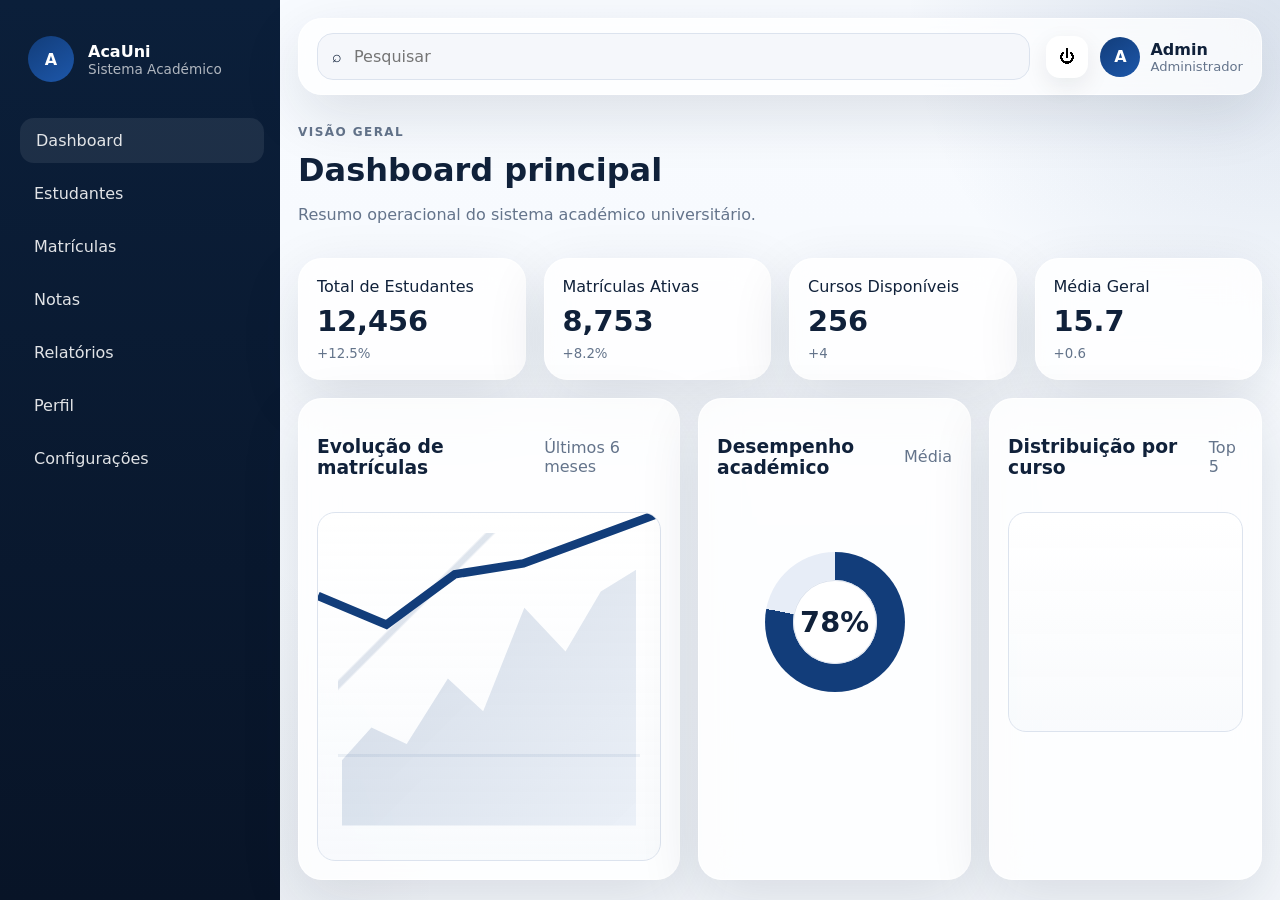
==== frontend/html/index.html @ 5032302b "primeiros passos" ====
<!doctype html>
<html lang="pt-PT">
<head>
  <meta charset="utf-8">
  <meta name="viewport" content="width=device-width,initial-scale=1">
  <title>AcaUni</title>
  <link rel="icon" href="../assets/favicon.svg" type="image/svg+xml">
  <link href="../css/index.css" rel="stylesheet">
</head>
<body class="app-shell">
  <div class="app-background"></div>
  <div class="app-layout">
    <aside class="sidebar">
      <div class="brand-mark">
        <div class="brand-icon">A</div>
        <div>
          <strong>AcaUni</strong>
          <span>Sistema Académico</span>
        </div>
      </div>
      <nav class="sidebar-nav">
        <a class="sidebar-link is-active" href="index.html">Dashboard</a>
        <a class="sidebar-link" href="students.html">Estudantes</a>
        <a class="sidebar-link" href="enrollments.html">Matrículas</a>
        <a class="sidebar-link" href="grades.html">Notas</a>
        <a class="sidebar-link" href="reports.html">Relatórios</a>
        <a class="sidebar-link" href="profile.html">Perfil</a>
        <a class="sidebar-link" href="settings.html">Configurações</a>
      </nav>
    </aside>

    <div class="app-main">
      <header class="topbar">
        <button class="icon-button mobile-trigger" type="button" aria-label="Abrir menu">☰</button>
        <div class="search-box"><span>⌕</span><input type="search" placeholder="Pesquisar"></div>
        <div class="topbar-actions"><button class="icon-button">⏻</button><div class="profile-chip"><div class="avatar-sm">A</div><div><strong>Admin</strong><span>Administrador</span></div></div></div>
      </header>

      <main class="page-content">
        <section class="page-header">
          <div>
            <p class="eyebrow">Visão geral</p>
            <h1>Dashboard principal</h1>
            <p>Resumo operacional do sistema académico universitário.</p>
          </div>
        </section>

        <section class="stats-grid">
          <article class="glass-card stat-card"><span>Total de Estudantes</span><strong>12,456</strong><small>+12.5%</small></article>
          <article class="glass-card stat-card"><span>Matrículas Ativas</span><strong>8,753</strong><small>+8.2%</small></article>
          <article class="glass-card stat-card"><span>Cursos Disponíveis</span><strong>256</strong><small>+4</small></article>
          <article class="glass-card stat-card"><span>Média Geral</span><strong>15.7</strong><small>+0.6</small></article>
        </section>

        <section class="dashboard-grid">
          <article class="glass-card chart-card"><div class="card-head"><h3>Evolução de matrículas</h3><span>Últimos 6 meses</span></div><div class="chart-line" data-chart-line="72,64,78,81,88,95"></div></article>
          <article class="glass-card chart-card"><div class="card-head"><h3>Desempenho académico</h3><span>Média</span></div><div class="donut-wrap"><div class="donut" data-donut="78"></div><strong>78%</strong></div></article>
          <article class="glass-card chart-card"><div class="card-head"><h3>Distribuição por curso</h3><span>Top 5</span></div><div class="bar-chart" data-bars="90,75,68,52,44"></div></article>
        </section>

      </main>
    </div>
  </div>
  <script src="../js/app.js" defer></script>
</body>
</html>
---- frontend/css/index.css ----
@import url("common.css");

/* Página: Dashboard - use este ficheiro para customizações deste ecrã */
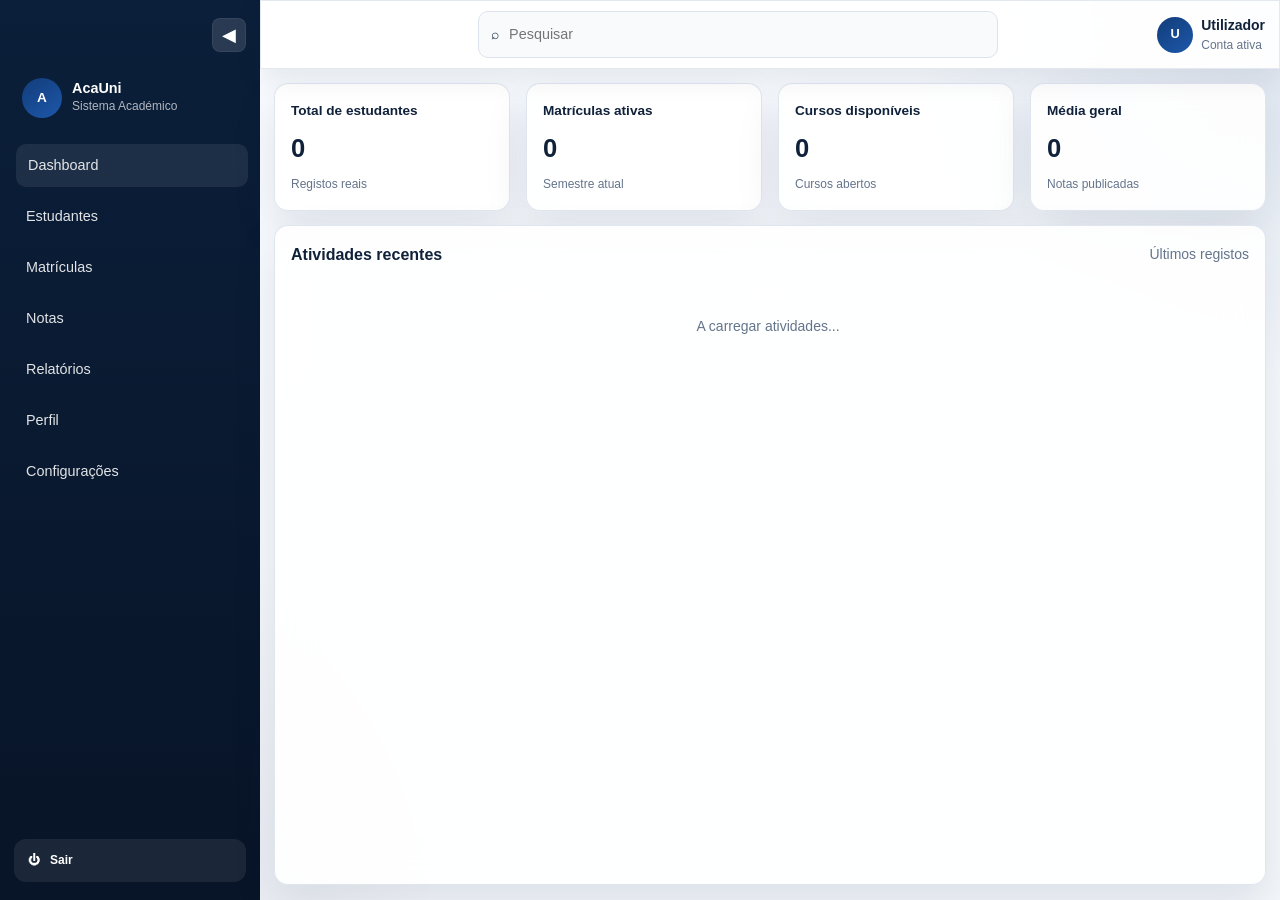
==== commit 88c97eb4: "resolvidos primiros passos" ====
--- a/frontend/html/index.html
+++ b/frontend/html/index.html
@@ -10,7 +10,8 @@
 <body class="app-shell">
   <div class="app-background"></div>
   <div class="app-layout">
-    <aside class="sidebar">
+    <aside class="sidebar" data-sidebar>
+      <button class="sidebar-collapse" data-sidebar-collapse aria-label="Colapsar sidebar">◀</button>
       <div class="brand-mark">
         <div class="brand-icon">A</div>
         <div>
@@ -19,43 +20,39 @@
         </div>
       </div>
       <nav class="sidebar-nav">
-        <a class="sidebar-link is-active" href="index.html">Dashboard</a>
-        <a class="sidebar-link" href="students.html">Estudantes</a>
-        <a class="sidebar-link" href="enrollments.html">Matrículas</a>
-        <a class="sidebar-link" href="grades.html">Notas</a>
-        <a class="sidebar-link" href="reports.html">Relatórios</a>
-        <a class="sidebar-link" href="profile.html">Perfil</a>
-        <a class="sidebar-link" href="settings.html">Configurações</a>
+        <a class="sidebar-link is-active" href="index.html"><span>Dashboard</span></a>
+        <a class="sidebar-link" href="students.html"><span>Estudantes</span></a>
+        <a class="sidebar-link" href="enrollments.html"><span>Matrículas</span></a>
+        <a class="sidebar-link" href="grades.html"><span>Notas</span></a>
+        <a class="sidebar-link" href="reports.html"><span>Relatórios</span></a>
+        <a class="sidebar-link" href="profile.html"><span>Perfil</span></a>
+        <a class="sidebar-link" href="settings.html"><span>Configurações</span></a>
       </nav>
+      <div class="sidebar-footer">
+        <button class="sidebar-logout" data-sidebar-logout><span>⏻</span>Sair</button>
+      </div>
     </aside>
 
     <div class="app-main">
-      <header class="topbar">
+      <header class="topbar" data-app-header>
         <button class="icon-button mobile-trigger" type="button" aria-label="Abrir menu">☰</button>
         <div class="search-box"><span>⌕</span><input type="search" placeholder="Pesquisar"></div>
-        <div class="topbar-actions"><button class="icon-button">⏻</button><div class="profile-chip"><div class="avatar-sm">A</div><div><strong>Admin</strong><span>Administrador</span></div></div></div>
+        <div class="topbar-actions"><div class="profile-chip"><div class="avatar-sm" data-current-user-avatar>U</div><div><strong data-current-user-name>Utilizador</strong><span data-current-user-role>Conta ativa</span></div></div></div>
       </header>
 
-      <main class="page-content">
-        <section class="page-header">
-          <div>
-            <p class="eyebrow">Visão geral</p>
-            <h1>Dashboard principal</h1>
-            <p>Resumo operacional do sistema académico universitário.</p>
-          </div>
+      <main class="page-content" data-dashboard-page>
+        <section class="stats-grid">
+          <article class="glass-card stat-card"><span>Total de estudantes</span><strong data-stat="students">0</strong><small>Registos reais</small></article>
+          <article class="glass-card stat-card"><span>Matrículas ativas</span><strong data-stat="active_enrollments">0</strong><small>Semestre atual</small></article>
+          <article class="glass-card stat-card"><span>Cursos disponíveis</span><strong data-stat="courses">0</strong><small>Cursos abertos</small></article>
+          <article class="glass-card stat-card"><span>Média geral</span><strong data-stat="average">0</strong><small>Notas publicadas</small></article>
         </section>
 
-        <section class="stats-grid">
-          <article class="glass-card stat-card"><span>Total de Estudantes</span><strong>12,456</strong><small>+12.5%</small></article>
-          <article class="glass-card stat-card"><span>Matrículas Ativas</span><strong>8,753</strong><small>+8.2%</small></article>
-          <article class="glass-card stat-card"><span>Cursos Disponíveis</span><strong>256</strong><small>+4</small></article>
-          <article class="glass-card stat-card"><span>Média Geral</span><strong>15.7</strong><small>+0.6</small></article>
-        </section>
-
-        <section class="dashboard-grid">
-          <article class="glass-card chart-card"><div class="card-head"><h3>Evolução de matrículas</h3><span>Últimos 6 meses</span></div><div class="chart-line" data-chart-line="72,64,78,81,88,95"></div></article>
-          <article class="glass-card chart-card"><div class="card-head"><h3>Desempenho académico</h3><span>Média</span></div><div class="donut-wrap"><div class="donut" data-donut="78"></div><strong>78%</strong></div></article>
-          <article class="glass-card chart-card"><div class="card-head"><h3>Distribuição por curso</h3><span>Top 5</span></div><div class="bar-chart" data-bars="90,75,68,52,44"></div></article>
+        <section class="activity-panel">
+          <article class="glass-card activity-card">
+            <div class="card-head"><h3>Atividades recentes</h3><span>Últimos registos</span></div>
+            <div class="activity-list" data-recent-activities><p class="empty-state">A carregar atividades...</p></div>
+          </article>
         </section>
 
       </main>
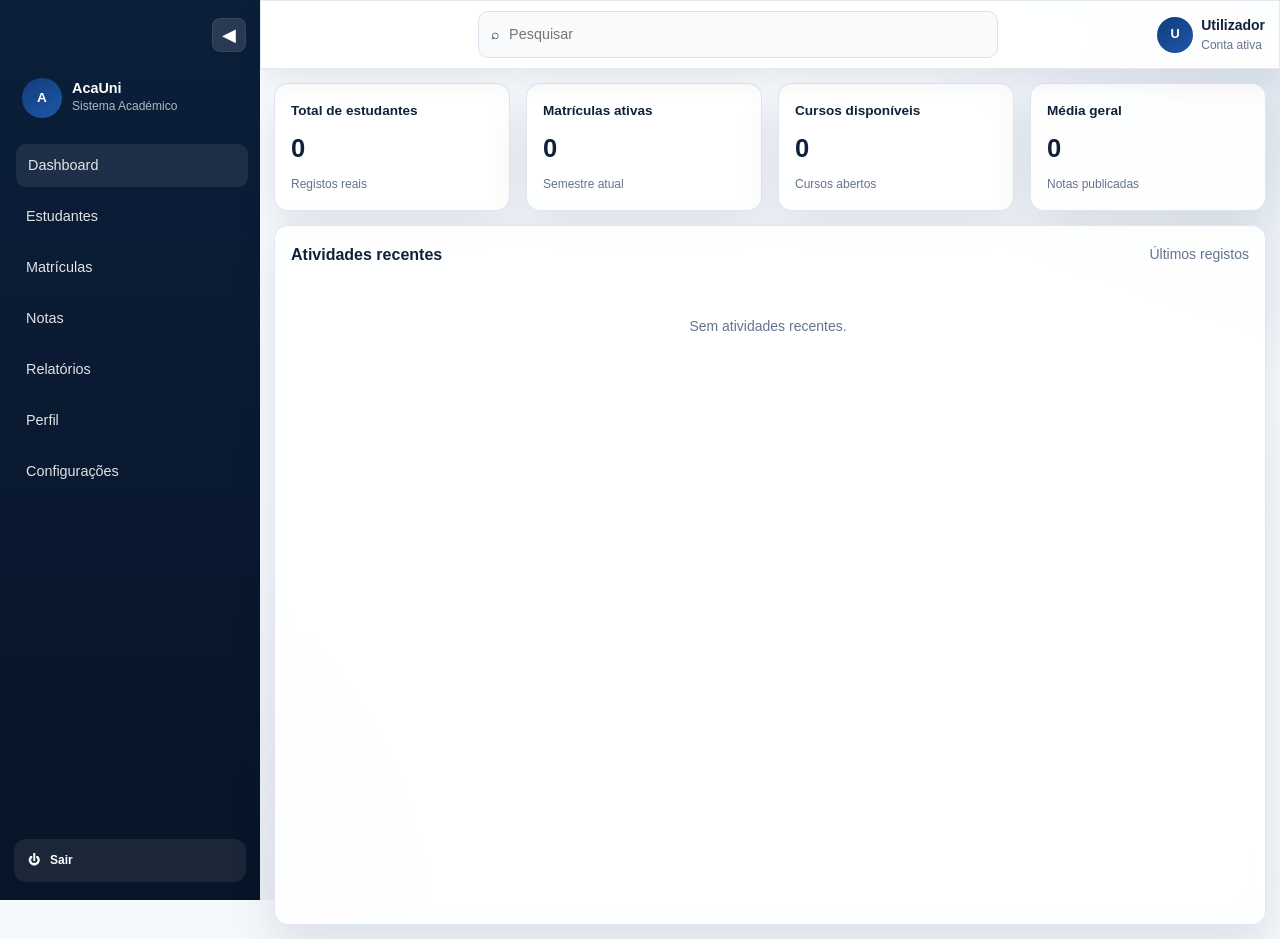
==== commit c437c9d8: "Refine academy UI and grades filters" ====
--- a/frontend/html/index.html
+++ b/frontend/html/index.html
@@ -29,7 +29,10 @@
         <a class="sidebar-link" href="settings.html"><span>Configurações</span></a>
       </nav>
       <div class="sidebar-footer">
-        <button class="sidebar-logout" data-sidebar-logout><span>⏻</span>Sair</button>
+        <button class="sidebar-logout" data-sidebar-logout>
+          <span aria-hidden="true">⏻</span>
+          <span class="sidebar-logout-label">Sair</span>
+        </button>
       </div>
     </aside>
 
